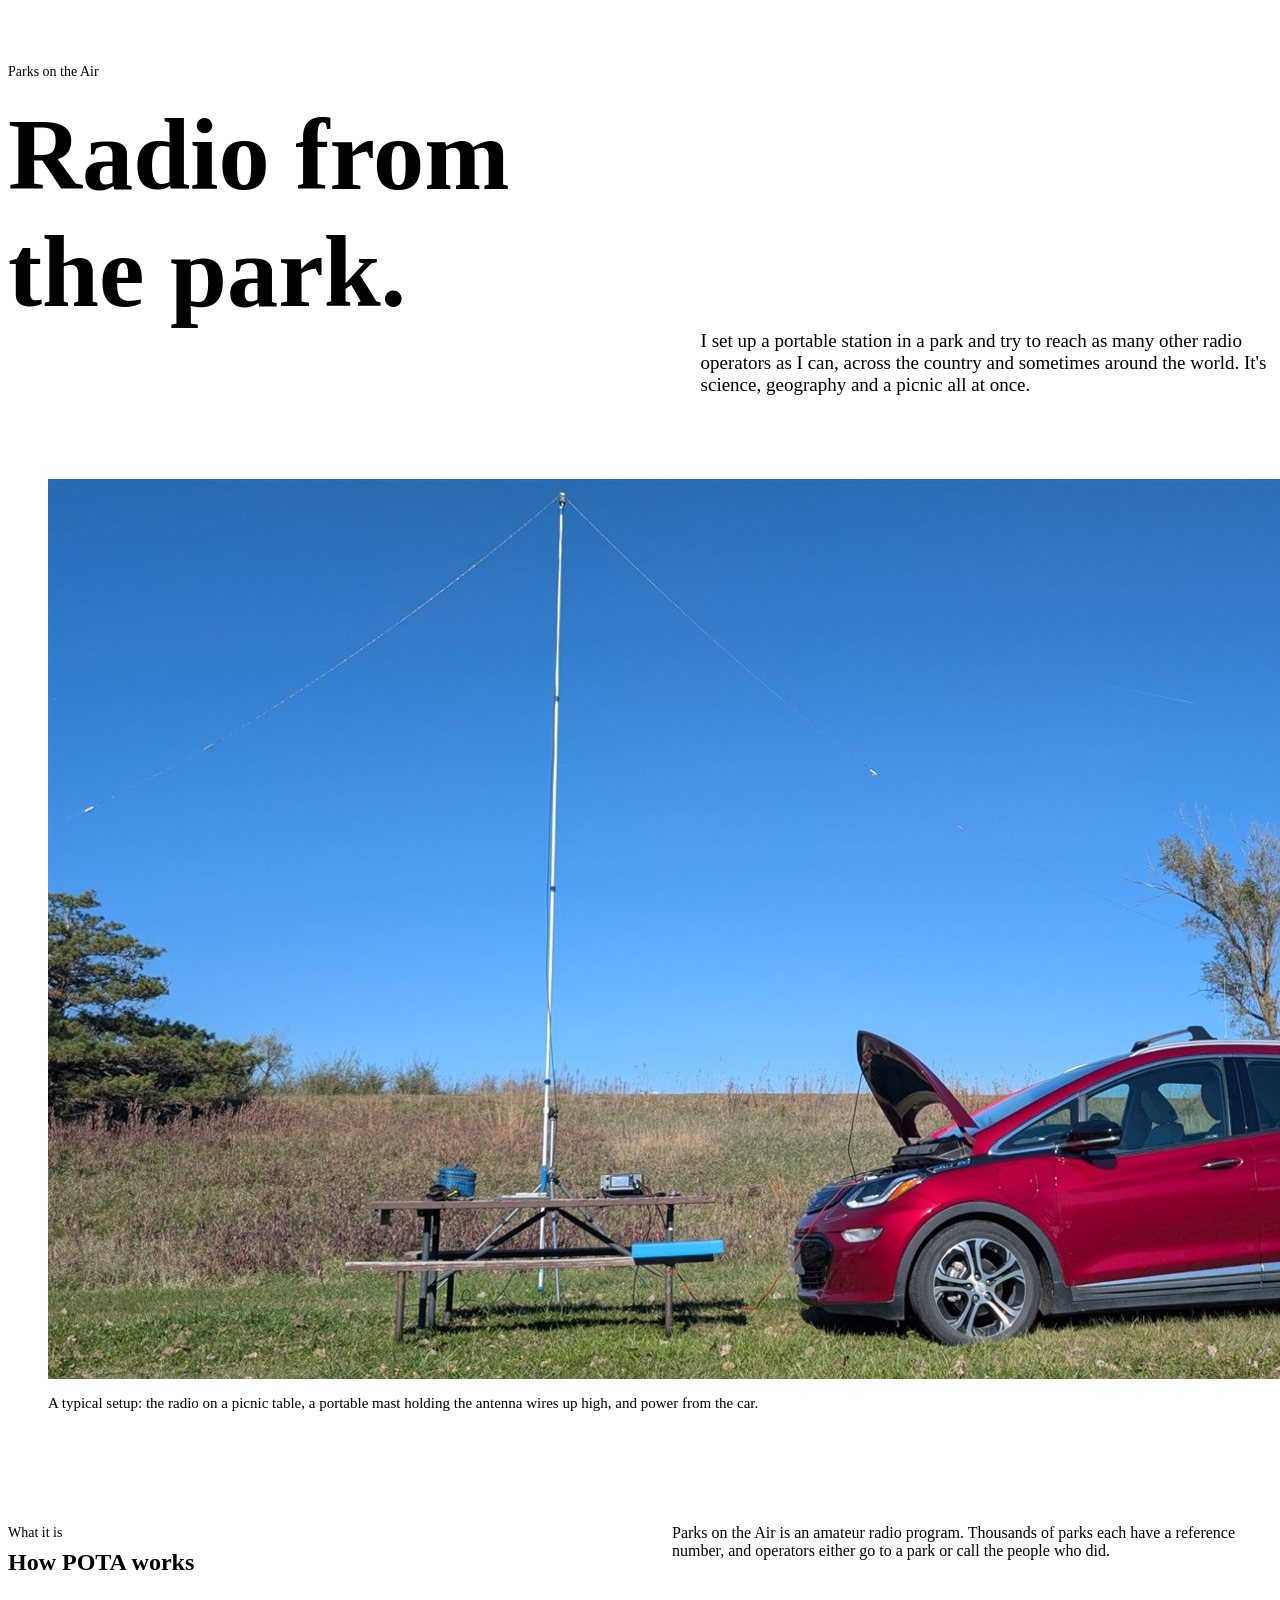
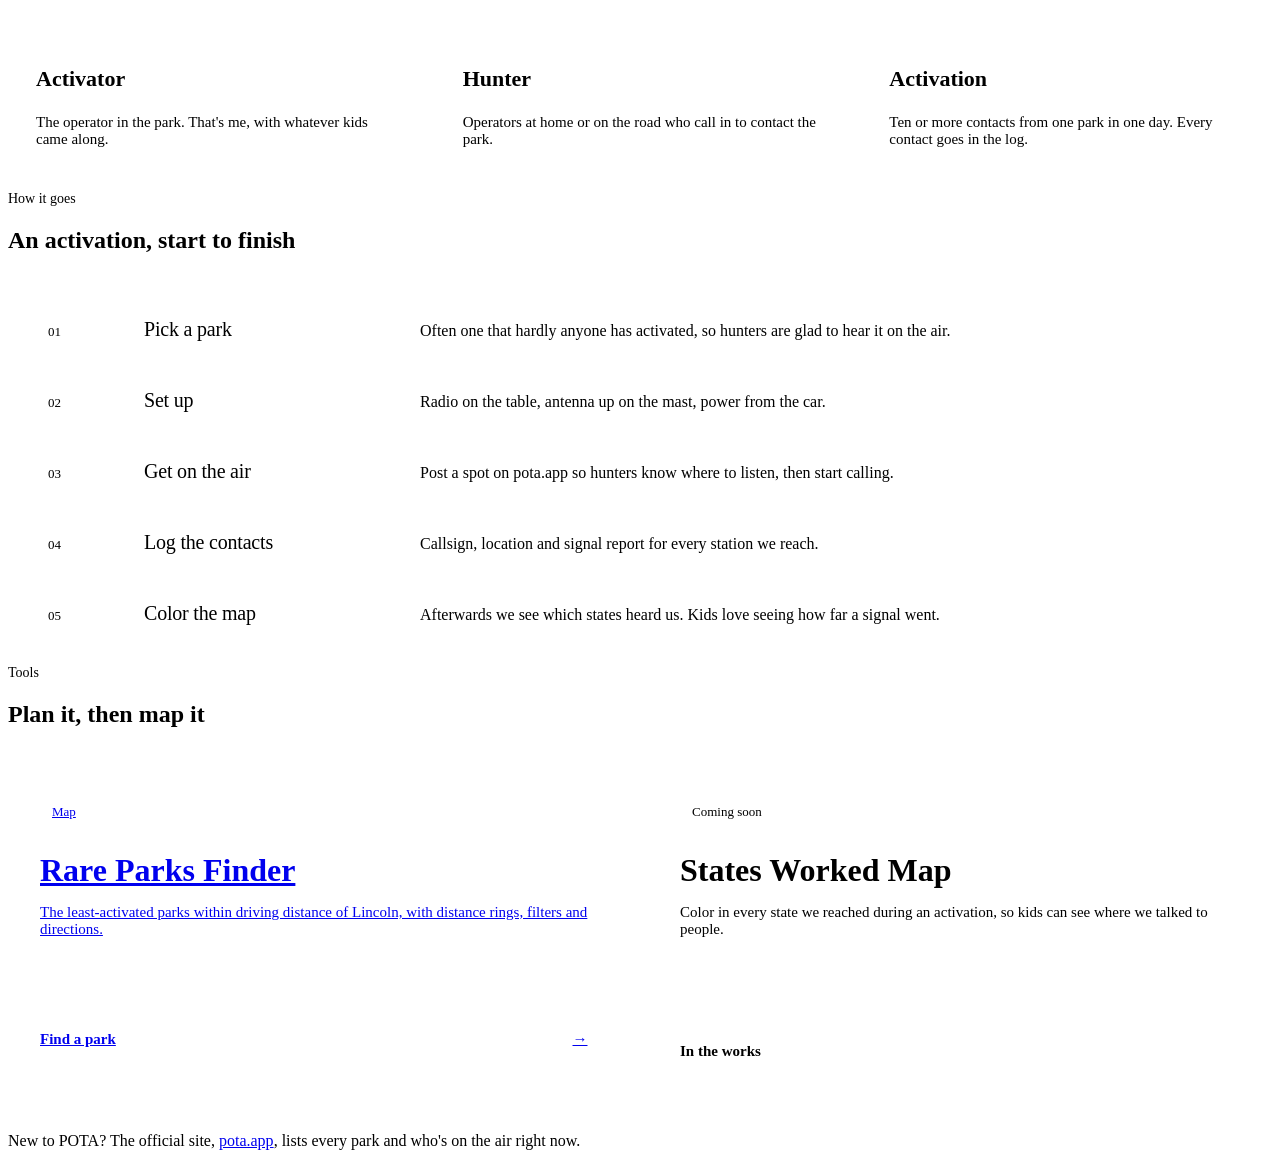
==== index.html @ 1013c255 "Parks on the Air hub at pota.k1kfx.com; finder moves to /parks/ - index.html: new hub page (what POT" ====
<!doctype html>
<html lang="en">
<head>
  <meta charset="utf-8">
  <meta name="viewport" content="width=device-width, initial-scale=1">
  <title>K1KFX · Parks on the Air</title>
  <meta name="description" content="K1KFX Parks on the Air: portable amateur radio from parks around Lincoln, Nebraska, a rare parks finder, and a map of the states we reach.">
  <link rel="stylesheet" href="https://k1kfx.com/kit/k1kfx.css">
  <script src="https://k1kfx.com/kit/k1kfx.js" defer></script>
  <style>
    .hero { padding: 56px 0 48px; display: grid; gap: 24px 64px; grid-template-columns: 1fr; align-items: end; }
    @media (min-width: 860px) { .hero { grid-template-columns: 1.1fr 1fr; } }
    .hero h1 { font-size: clamp(48px, 8vw, 104px); margin-top: 16px; }
    .hero h1 .k-serif { color: var(--accent-text); }
    .hero p { color: var(--muted); font-size: 19px; }
    .kicker { font-size: 14px; }

    figure.setup { margin-bottom: 96px; }
    figure.setup .k-photo { aspect-ratio: 16 / 9; }
    figure.setup figcaption { margin-top: 12px; color: var(--muted); font-size: 15px; }

    .head { display: grid; gap: 12px 64px; grid-template-columns: 1fr; margin-bottom: 40px; }
    @media (min-width: 860px) { .head.two { grid-template-columns: 1fr 1fr; align-items: end; } }
    .head h2 { margin: 8px 0 0; }
    .head p { color: var(--muted); }

    .terms { display: grid; gap: 16px; grid-template-columns: repeat(auto-fit, minmax(240px, 1fr)); }
    .terms .k-card { padding: 28px; }
    .terms h3 { font-size: 22px; }
    .terms p { color: var(--muted); font-size: 15px; }

    ol.steps { list-style: none; counter-reset: step; display: grid; gap: 0; border-top: 1px solid var(--line); }
    ol.steps li {
      counter-increment: step;
      display: grid; grid-template-columns: 56px 1fr; gap: 4px 16px;
      padding: 24px 0; border-bottom: 1px solid var(--line);
    }
    @media (min-width: 860px) { ol.steps li { grid-template-columns: 80px 260px 1fr; align-items: baseline; } }
    ol.steps li::before { content: "0" counter(step); font-family: var(--font-mono); font-size: 13px; color: var(--accent-text); grid-row: span 2; }
    @media (min-width: 860px) { ol.steps li::before { grid-row: auto; } }
    ol.steps b { font-family: var(--font-display); font-weight: normal; font-size: 20px; letter-spacing: -0.01em; }
    ol.steps span { color: var(--muted); }

    .tools { display: grid; gap: 16px; grid-template-columns: repeat(auto-fit, minmax(280px, 1fr)); }
    .tool { display: grid; grid-template-rows: auto 1fr auto; gap: 28px; padding: 32px; min-height: 260px; }
    .tool h3 { font-size: clamp(26px, 2.6vw, 32px); margin: 0 0 10px; }
    .tool p { color: var(--muted); font-size: 15px; }
    .tool .go { display: flex; justify-content: space-between; align-items: center; font-weight: 600; font-size: 15px; }
    .tool .go i {
      font-style: normal; width: 40px; height: 40px; border-radius: 50%;
      display: grid; place-items: center; background: var(--ink); color: var(--bg);
      transition: background .15s, transform .15s;
    }
    a.tool:hover .go i { background: var(--accent); color: var(--accent-ink); transform: rotate(-45deg); }
    .tool.soon { background: transparent; border: 1px dashed var(--line); }
    .pill { justify-self: start; display: inline-block; border: 1px solid var(--line); border-radius: 999px; padding: 4px 12px; font-size: 13px; color: var(--muted); }

    .more { margin-top: 40px; color: var(--muted); }
  </style>
</head>
<body>
  <header data-k1kfx-nav data-current="pota"></header>

  <div class="k-wrap">
    <section class="hero">
      <div>
        <div class="k-tag kicker"><span class="dot"></span>Parks on the Air</div>
        <h1 class="k-display">Radio from <span class="k-serif">the park.</span></h1>
      </div>
      <p>I set up a portable station in a park and try to reach as many other radio operators as I can, across the country and sometimes around the world. It's science, geography and a picnic all at once.</p>
    </section>

    <figure class="setup">
      <div class="k-photo"><img src="img/pota-setup.jpg" width="1600" height="900" alt="A red car parked beside a picnic table with a radio and a tall portable antenna mast in a park"></div>
      <figcaption>A typical setup: the radio on a picnic table, a portable mast holding the antenna wires up high, and power from the car.</figcaption>
    </figure>

    <section class="k-section" aria-labelledby="what">
      <div class="head two">
        <div>
          <div class="k-tag kicker"><span class="dot"></span>What it is</div>
          <h2 id="what">How POTA works</h2>
        </div>
        <p>Parks on the Air is an amateur radio program. Thousands of parks each have a reference number, and operators either go to a park or call the people who did.</p>
      </div>
      <div class="terms">
        <div class="k-card">
          <h3>Activator</h3>
          <p>The operator in the park. That's me, with whatever kids came along.</p>
        </div>
        <div class="k-card">
          <h3>Hunter</h3>
          <p>Operators at home or on the road who call in to contact the park.</p>
        </div>
        <div class="k-card">
          <h3>Activation</h3>
          <p>Ten or more contacts from one park in one day. Every contact goes in the log.</p>
        </div>
      </div>
    </section>

    <section class="k-section" aria-labelledby="day">
      <div class="head">
        <div class="k-tag kicker"><span class="dot"></span>How it goes</div>
        <h2 id="day">An activation, start to finish</h2>
      </div>
      <ol class="steps">
        <li><b>Pick a park</b><span>Often one that hardly anyone has activated, so hunters are glad to hear it on the air.</span></li>
        <li><b>Set up</b><span>Radio on the table, antenna up on the mast, power from the car.</span></li>
        <li><b>Get on the air</b><span>Post a spot on pota.app so hunters know where to listen, then start calling.</span></li>
        <li><b>Log the contacts</b><span>Callsign, location and signal report for every station we reach.</span></li>
        <li><b>Color the map</b><span>Afterwards we see which states heard us. Kids love seeing how far a signal went.</span></li>
      </ol>
    </section>

    <section class="k-section" aria-labelledby="tools">
      <div class="head">
        <div class="k-tag kicker"><span class="dot"></span>Tools</div>
        <h2 id="tools">Plan it, then map it</h2>
      </div>
      <div class="tools">
        <a class="k-card tool" href="parks/">
          <span class="pill">Map</span>
          <div>
            <h3>Rare Parks Finder</h3>
            <p>The least-activated parks within driving distance of Lincoln, with distance rings, filters and directions.</p>
          </div>
          <span class="go">Find a park <i>→</i></span>
        </a>
        <div class="k-card tool soon">
          <span class="pill">Coming soon</span>
          <div>
            <h3>States Worked Map</h3>
            <p>Color in every state we reached during an activation, so kids can see where we talked to people.</p>
          </div>
          <span class="go k-muted">In the works</span>
        </div>
      </div>
      <p class="more">New to POTA? The official site, <a href="https://pota.app">pota.app</a>, lists every park and who's on the air right now.</p>
    </section>
  </div>

  <footer data-k1kfx-footer></footer>
</body>
</html>
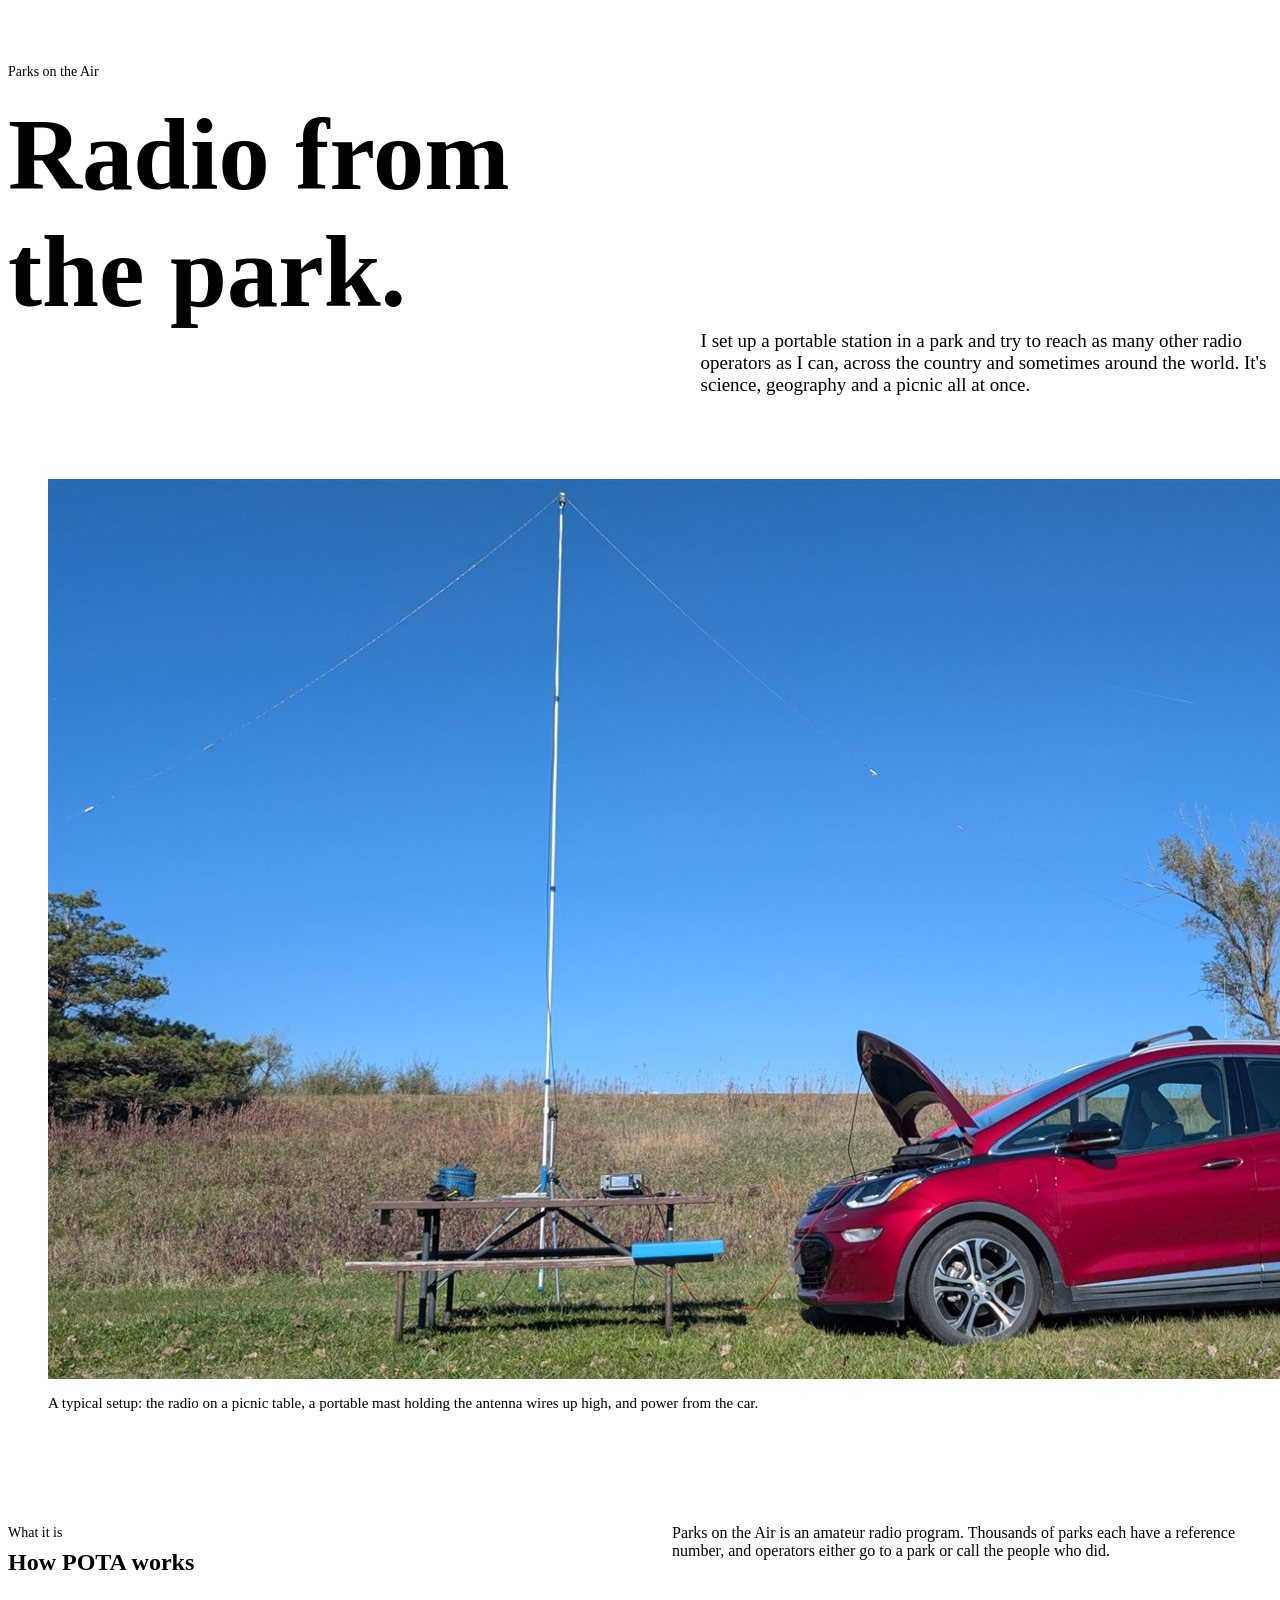
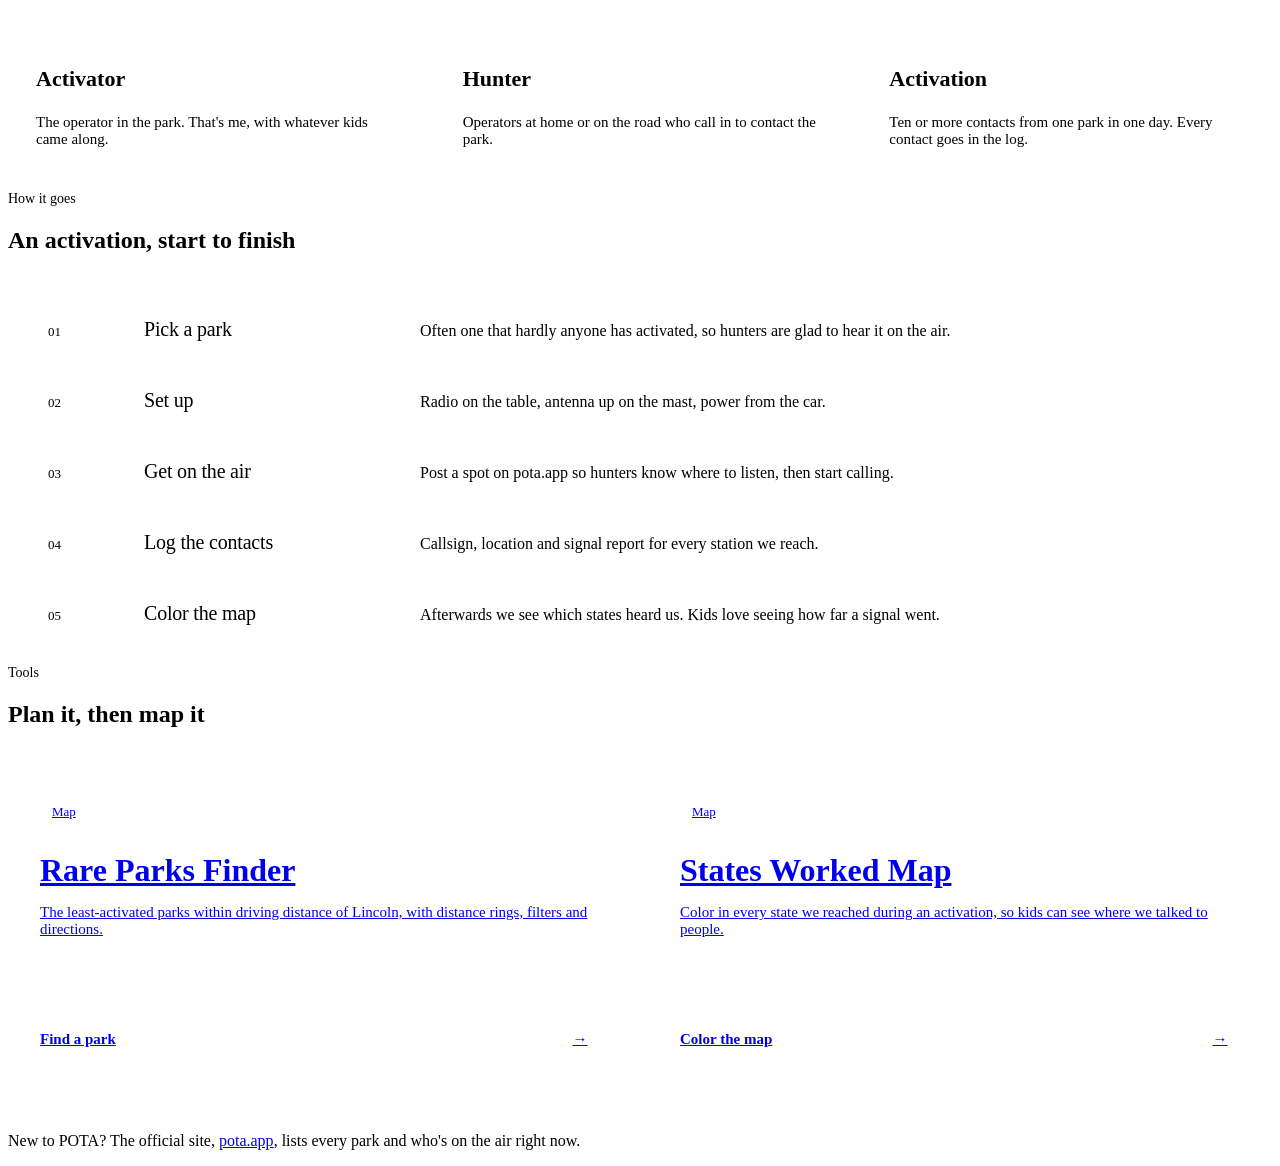
==== commit b0f4dfda: "Add the States Worked Map at /map/ A full-screen tool for activations: kids tap each state we reach " ====
--- a/index.html
+++ b/index.html
@@ -11,7 +11,7 @@
     .hero { padding: 56px 0 48px; display: grid; gap: 24px 64px; grid-template-columns: 1fr; align-items: end; }
     @media (min-width: 860px) { .hero { grid-template-columns: 1.1fr 1fr; } }
     .hero h1 { font-size: clamp(48px, 8vw, 104px); margin-top: 16px; }
-    .hero h1 .k-serif { color: var(--accent-text); }
+    .hero h1 .k-serif { color: var(--accent-text); white-space: nowrap; }
     .hero p { color: var(--muted); font-size: 19px; }
     .kicker { font-size: 14px; }
 
@@ -127,14 +127,14 @@
           </div>
           <span class="go">Find a park <i>→</i></span>
         </a>
-        <div class="k-card tool soon">
-          <span class="pill">Coming soon</span>
+        <a class="k-card tool" href="map/">
+          <span class="pill">Map</span>
           <div>
             <h3>States Worked Map</h3>
             <p>Color in every state we reached during an activation, so kids can see where we talked to people.</p>
           </div>
-          <span class="go k-muted">In the works</span>
-        </div>
+          <span class="go">Color the map <i>→</i></span>
+        </a>
       </div>
       <p class="more">New to POTA? The official site, <a href="https://pota.app">pota.app</a>, lists every park and who's on the air right now.</p>
     </section>
